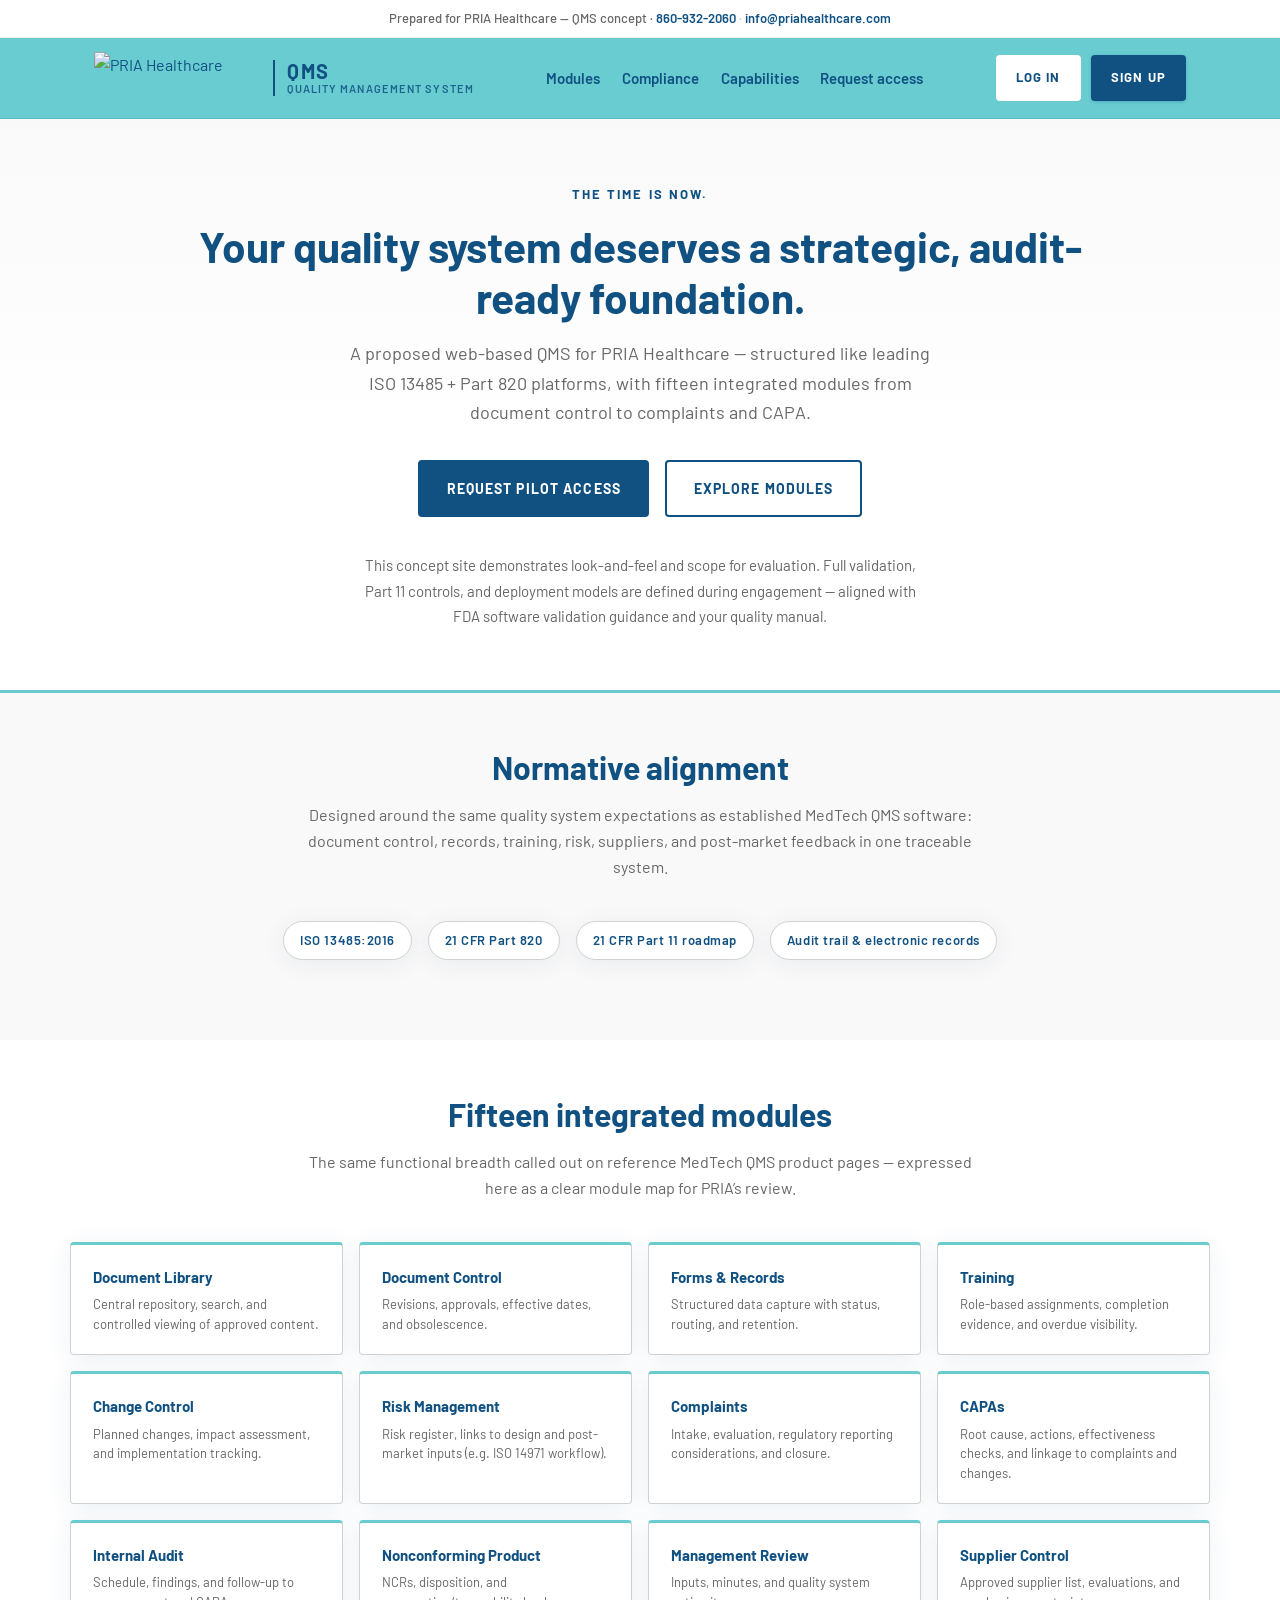
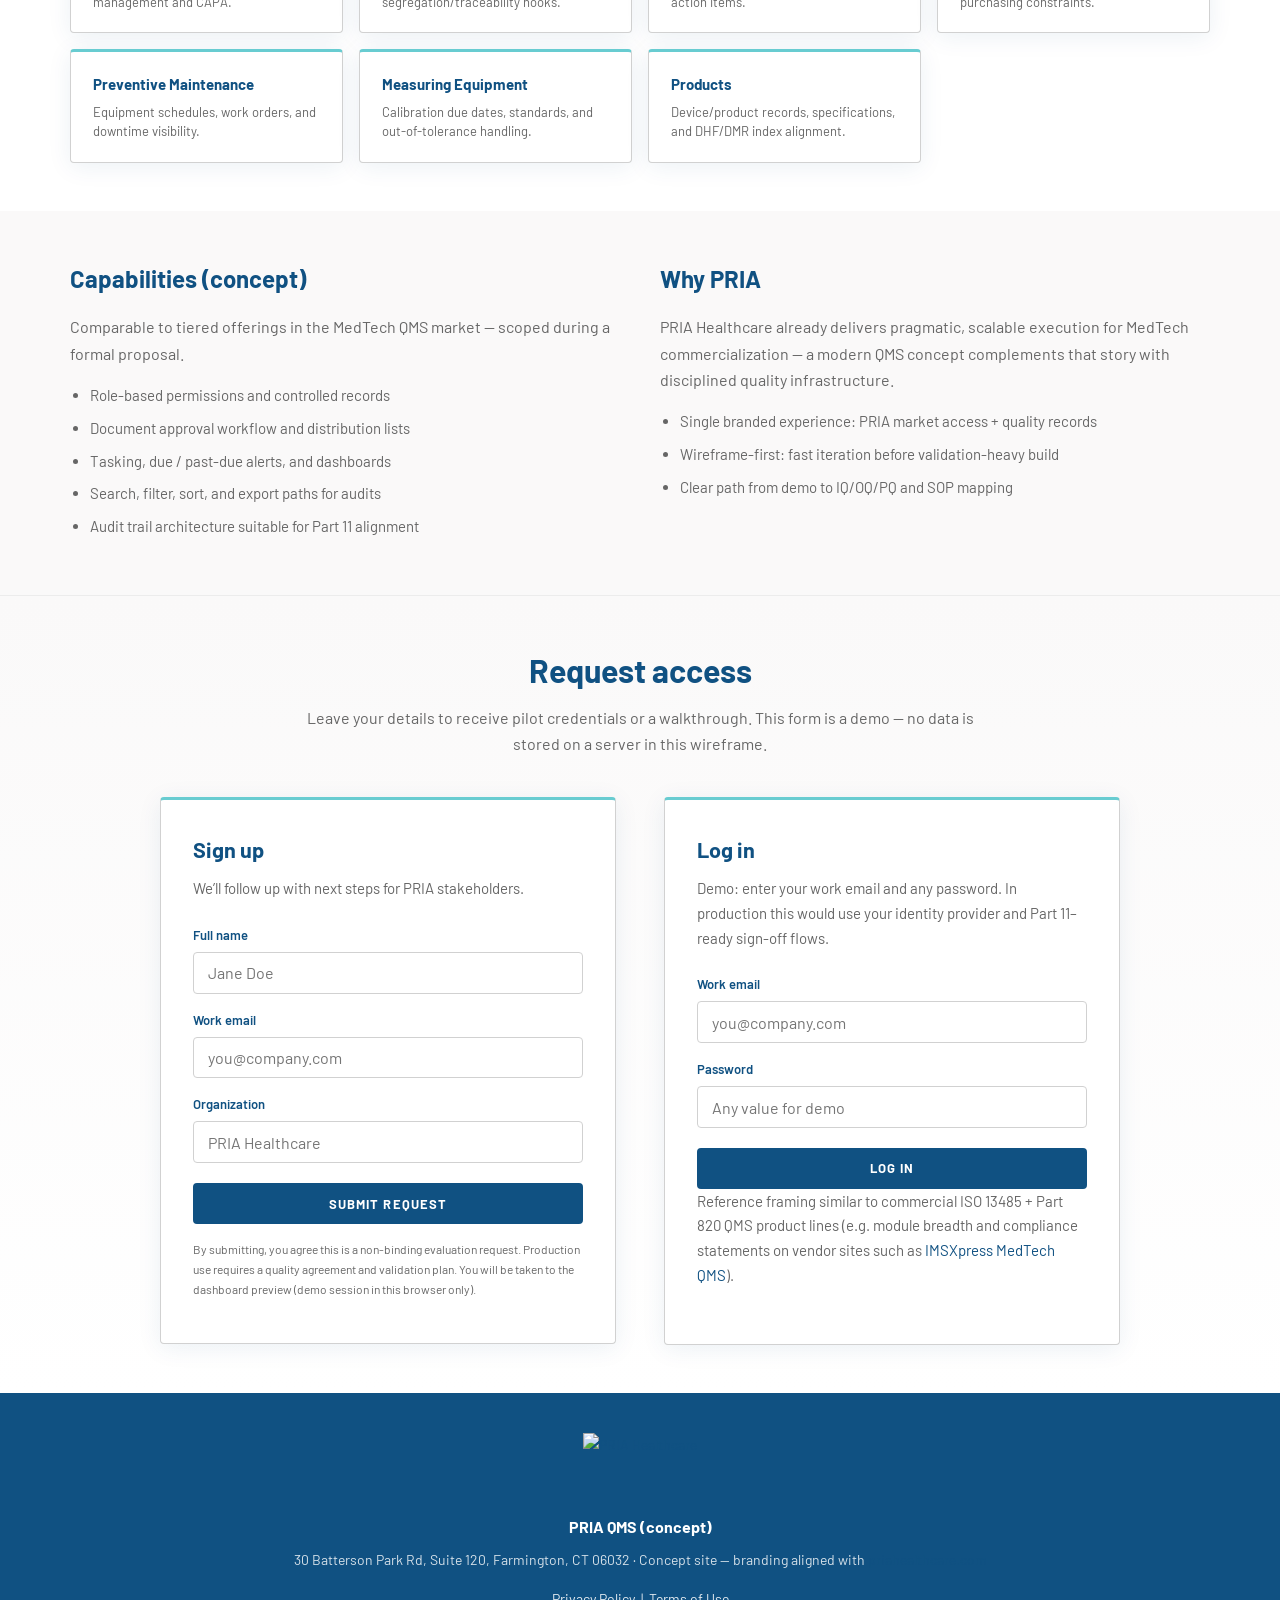
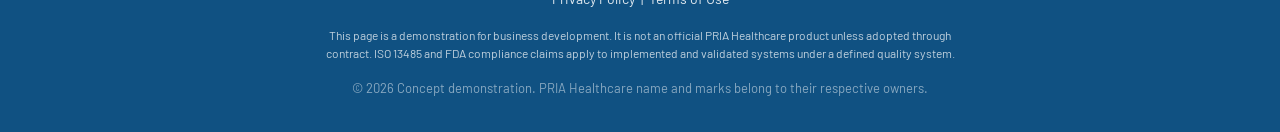
==== dashboard/index.html @ c98d48d2 "Move dashboard to /dashboard/ as separate route; redirect old dashboard.html Made-with: Cursor" ====
<!DOCTYPE html>
<html lang="en">
  <head>
    <meta charset="utf-8" />
    <meta name="viewport" content="width=device-width, initial-scale=1" />
    <meta name="description" content="PRIA QMS — Dashboard: quality system overview and module KPIs." />
    <title>Dashboard | PRIA QMS</title>
    <link
      rel="icon"
      type="image/png"
      href="https://irp.cdn-website.com/cbe11ddf/dms3rep/multi/PRIA-Favicon-250.png"
    />
    <link rel="preconnect" href="https://fonts.googleapis.com" />
    <link rel="preconnect" href="https://fonts.gstatic.com" crossorigin />
    <link
      href="https://fonts.googleapis.com/css2?family=Barlow:ital,wght@0,400;0,500;0,600;0,700;1,400&display=swap"
      rel="stylesheet"
    />
    <link rel="stylesheet" href="../css/styles.css" />
  </head>
  <body>
    <header class="site-header">
      <div class="header-contact" role="note">
        <span class="header-contact-label">PRIA QMS · Signed-in preview (wireframe data) · </span>
        <a class="header-contact-link" href="tel:8609322060">860-932-2060</a>
        <span class="header-contact-sep" aria-hidden="true"> · </span>
        <a class="header-contact-link" href="mailto:info@priahealthcare.com">info@priahealthcare.com</a>
      </div>
      <div class="header-main">
        <div class="header-inner">
          <a class="header-brand" href="./">
            <img
              class="header-logo"
              src="https://irp.cdn-website.com/cbe11ddf/dms3rep/multi/pria-logo.png"
              alt="PRIA Healthcare"
              width="220"
              height="70"
            />
            <span class="header-product-lockup">
              <span class="header-product-name">QMS</span>
              <span class="header-product-sub">Quality Management System</span>
            </span>
          </a>
          <nav class="nav-main" aria-label="Primary">
            <a href="./" aria-current="page">Dashboard</a>
            <a href="../index.html#modules">Modules</a>
            <a href="../index.html#compliance">Compliance</a>
            <a href="../index.html">Marketing site</a>
          </nav>
          <div class="header-actions">
            <button type="button" class="btn btn-outline btn--header" id="logout-btn">Log out</button>
          </div>
        </div>
      </div>
    </header>

    <main class="dashboard-main">
      <div class="dashboard-inner">
        <header class="dashboard-intro">
          <h1 id="dashboard-title">Quality dashboard</h1>
          <p class="dashboard-meta" id="dashboard-welcome"></p>
          <p class="dashboard-updated" id="dashboard-updated"></p>
        </header>

        <section class="kpi-summary" aria-label="Summary KPIs">
          <div class="kpi-tile">
            <span class="kpi-tile-label">Open CAPAs</span>
            <span class="kpi-tile-value">7</span>
            <span class="kpi-tile-hint">2 past due date</span>
          </div>
          <div class="kpi-tile">
            <span class="kpi-tile-label">Training overdue</span>
            <span class="kpi-tile-value">14</span>
            <span class="kpi-tile-hint">Across 6 roles</span>
          </div>
          <div class="kpi-tile">
            <span class="kpi-tile-label">Docs in review</span>
            <span class="kpi-tile-value">11</span>
            <span class="kpi-tile-hint">SOPs &amp; work instructions</span>
          </div>
          <div class="kpi-tile">
            <span class="kpi-tile-label">Audits (90 days)</span>
            <span class="kpi-tile-value">3</span>
            <span class="kpi-tile-hint">1 finding open</span>
          </div>
        </section>

        <h2 class="dashboard-section-title">Modules</h2>
        <div class="dashboard-module-grid">
          <article class="dash-card">
            <h2>Document Library</h2>
            <div class="dash-card-kpis">
              <span class="dash-kpi"><strong>412</strong> controlled</span>
              <span>Last sync 2h ago</span>
            </div>
            <span class="dash-status dash-status--ok">On track</span>
            <a class="dash-card-link" href="#">Open module →</a>
          </article>
          <article class="dash-card">
            <h2>Document Control</h2>
            <div class="dash-card-kpis">
              <span class="dash-kpi"><strong>11</strong> in approval</span>
              <span><strong>4</strong> effective this month</span>
            </div>
            <span class="dash-status dash-status--watch">Review</span>
            <a class="dash-card-link" href="#">Open module →</a>
          </article>
          <article class="dash-card">
            <h2>Forms &amp; Records</h2>
            <div class="dash-card-kpis">
              <span class="dash-kpi"><strong>1,204</strong> records YTD</span>
              <span>98.2% closed on time</span>
            </div>
            <span class="dash-status dash-status--ok">On track</span>
            <a class="dash-card-link" href="#">Open module →</a>
          </article>
          <article class="dash-card">
            <h2>Training</h2>
            <div class="dash-card-kpis">
              <span class="dash-kpi"><strong>14</strong> overdue</span>
              <span><strong>216</strong> completed (QTD)</span>
            </div>
            <span class="dash-status dash-status--watch">Attention</span>
            <a class="dash-card-link" href="#">Open module →</a>
          </article>
          <article class="dash-card">
            <h2>Change Control</h2>
            <div class="dash-card-kpis">
              <span class="dash-kpi"><strong>5</strong> open</span>
              <span><strong>2</strong> pending QA</span>
            </div>
            <span class="dash-status dash-status--ok">On track</span>
            <a class="dash-card-link" href="#">Open module →</a>
          </article>
          <article class="dash-card">
            <h2>Risk Management</h2>
            <div class="dash-card-kpis">
              <span class="dash-kpi"><strong>38</strong> line items</span>
              <span>RPN review due: 2</span>
            </div>
            <span class="dash-status dash-status--watch">Review</span>
            <a class="dash-card-link" href="#">Open module →</a>
          </article>
          <article class="dash-card">
            <h2>Complaints</h2>
            <div class="dash-card-kpis">
              <span class="dash-kpi"><strong>6</strong> open</span>
              <span>MDR workflow: 1</span>
            </div>
            <span class="dash-status dash-status--action">Action</span>
            <a class="dash-card-link" href="#">Open module →</a>
          </article>
          <article class="dash-card">
            <h2>CAPAs</h2>
            <div class="dash-card-kpis">
              <span class="dash-kpi"><strong>7</strong> open</span>
              <span><strong>2</strong> past due</span>
            </div>
            <span class="dash-status dash-status--action">Action</span>
            <a class="dash-card-link" href="#">Open module →</a>
          </article>
          <article class="dash-card">
            <h2>Internal Audit</h2>
            <div class="dash-card-kpis">
              <span class="dash-kpi"><strong>3</strong> scheduled</span>
              <span><strong>1</strong> finding open</span>
            </div>
            <span class="dash-status dash-status--ok">On track</span>
            <a class="dash-card-link" href="#">Open module →</a>
          </article>
          <article class="dash-card">
            <h2>Nonconforming Product</h2>
            <div class="dash-card-kpis">
              <span class="dash-kpi"><strong>4</strong> NCRs open</span>
              <span>Disposition pending: 1</span>
            </div>
            <span class="dash-status dash-status--watch">Review</span>
            <a class="dash-card-link" href="#">Open module →</a>
          </article>
          <article class="dash-card">
            <h2>Management Review</h2>
            <div class="dash-card-kpis">
              <span class="dash-kpi">Next: <strong>May 14</strong></span>
              <span><strong>6</strong> inputs outstanding</span>
            </div>
            <span class="dash-status dash-status--ok">On track</span>
            <a class="dash-card-link" href="#">Open module →</a>
          </article>
          <article class="dash-card">
            <h2>Supplier Control</h2>
            <div class="dash-card-kpis">
              <span class="dash-kpi"><strong>52</strong> approved</span>
              <span>Re-eval due: 3</span>
            </div>
            <span class="dash-status dash-status--ok">On track</span>
            <a class="dash-card-link" href="#">Open module →</a>
          </article>
          <article class="dash-card">
            <h2>Preventive Maintenance</h2>
            <div class="dash-card-kpis">
              <span class="dash-kpi"><strong>28</strong> assets</span>
              <span>PM overdue: 2</span>
            </div>
            <span class="dash-status dash-status--watch">Attention</span>
            <a class="dash-card-link" href="#">Open module →</a>
          </article>
          <article class="dash-card">
            <h2>Measuring Equipment</h2>
            <div class="dash-card-kpis">
              <span class="dash-kpi"><strong>91</strong> in service</span>
              <span>Calibration due ≤30d: 7</span>
            </div>
            <span class="dash-status dash-status--ok">On track</span>
            <a class="dash-card-link" href="#">Open module →</a>
          </article>
          <article class="dash-card">
            <h2>Products</h2>
            <div class="dash-card-kpis">
              <span class="dash-kpi"><strong>12</strong> SKU / families</span>
              <span>DHF updates: 1</span>
            </div>
            <span class="dash-status dash-status--ok">On track</span>
            <a class="dash-card-link" href="#">Open module →</a>
          </article>
        </div>
      </div>
    </main>

    <footer class="site-footer">
      <div class="footer-inner">
        <p class="footer-brand">PRIA QMS (concept) · Dashboard</p>
        <p class="footer-copy">Wireframe metrics are illustrative only.</p>
      </div>
    </footer>

    <script src="../js/auth.js"></script>
    <script>
      (function () {
        if (!window.PriaQmsAuth.requireAuth()) return;

        var session = window.PriaQmsAuth.getSession();
        var name = session.name || (session.email ? session.email.split("@")[0] : "User");
        var org = session.org ? session.org : null;

        var welcome = document.getElementById("dashboard-welcome");
        welcome.textContent =
          "Signed in as " + name + (org ? " · " + org : "");

        var updated = document.getElementById("dashboard-updated");
        updated.textContent =
          "Snapshot as of " +
          new Date().toLocaleString(undefined, {
            dateStyle: "medium",
            timeStyle: "short",
          }) +
          " (demo)" ;

        document.getElementById("logout-btn").addEventListener("click", function () {
          window.PriaQmsAuth.logout();
        });
      })();
    </script>
  </body>
</html>
---- css/styles.css ----
/* PRIA Healthcare brand alignment — colors & header pattern from priahealthcare.com (teal bar + navy #105182) */

:root {
  /* PRIA live site tokens (extracted from published CSS) */
  --pria-teal: #68ccd1;
  --pria-navy: #105182;
  --pria-navy-hover: #0c3d63;
  --pria-navy-muted: rgba(16, 81, 130, 0.85);
  --pria-text: #666666;
  --pria-text-dark: #333333;
  --white: #ffffff;
  --off-white: #faf9f9;
  --border: #d1d1d1;
  --border-light: #ececec;
  --shadow: 0 4px 24px rgba(16, 81, 130, 0.08);
  --radius: 4px;
  --font: "Barlow", system-ui, -apple-system, "Segoe UI", Roboto, sans-serif;
}

*,
*::before,
*::after {
  box-sizing: border-box;
}

html {
  scroll-behavior: smooth;
}

body {
  margin: 0;
  font-family: var(--font);
  color: var(--pria-text-dark);
  background: var(--white);
  font-size: 1rem;
  line-height: 1.65;
}

a {
  color: var(--pria-navy);
  text-decoration: none;
}

a:hover {
  text-decoration: underline;
}

img {
  max-width: 100%;
  height: auto;
  display: block;
}

/* Contact strip (PRIA-style top line) */
.header-contact {
  background: var(--white);
  border-bottom: 1px solid var(--border-light);
  color: var(--pria-navy);
  font-size: 0.8125rem;
  font-weight: 500;
  padding: 0.5rem 1.25rem;
  text-align: center;
}

.header-contact-label {
  color: var(--pria-text);
}

.header-contact-link {
  color: var(--pria-navy);
  font-weight: 600;
  text-decoration: none;
}

.header-contact-link:hover {
  color: var(--pria-navy-hover);
  text-decoration: underline;
}

.header-contact-sep {
  color: var(--border);
}

/* Teal header band — matches PRIA .dmHeader */
.header-main {
  background: var(--pria-teal);
  border-bottom: 1px solid rgba(16, 81, 130, 0.12);
}

.site-header {
  position: sticky;
  top: 0;
  z-index: 100;
}

.header-inner {
  max-width: 1140px;
  margin: 0 auto;
  padding: 0.85rem 1.5rem;
  display: flex;
  align-items: center;
  justify-content: space-between;
  gap: 1.25rem;
  flex-wrap: wrap;
}

.header-brand {
  display: flex;
  align-items: center;
  gap: 1rem;
  text-decoration: none;
  color: var(--pria-navy);
}

.header-brand:hover {
  text-decoration: none;
}

.header-logo {
  height: 52px;
  width: auto;
  object-fit: contain;
}

.header-product-lockup {
  display: flex;
  flex-direction: column;
  line-height: 1.15;
  border-left: 2px solid var(--pria-navy);
  padding-left: 0.75rem;
}

.header-product-name {
  font-weight: 700;
  font-size: 1.25rem;
  letter-spacing: 0.06em;
  color: var(--pria-navy);
}

.header-product-sub {
  font-size: 0.6875rem;
  font-weight: 600;
  letter-spacing: 0.1em;
  text-transform: uppercase;
  color: var(--pria-navy-muted);
}

.nav-main {
  display: flex;
  align-items: center;
  gap: 1.35rem;
  flex-wrap: wrap;
}

.nav-main a {
  font-size: 0.9375rem;
  color: var(--pria-navy);
  text-decoration: none;
  font-weight: 600;
}

.nav-main a:hover {
  color: var(--pria-navy-hover);
  text-decoration: none;
  border-bottom: 2px solid var(--pria-navy);
}

.header-actions {
  display: flex;
  align-items: center;
  gap: 0.65rem;
}

/* Buttons */
.btn {
  display: inline-flex;
  align-items: center;
  justify-content: center;
  font-family: var(--font);
  font-size: 0.8125rem;
  font-weight: 700;
  letter-spacing: 0.08em;
  text-transform: uppercase;
  padding: 0.65rem 1.15rem;
  border-radius: var(--radius);
  border: 2px solid transparent;
  cursor: pointer;
  text-decoration: none;
  transition: background 0.2s, color 0.2s, border-color 0.2s;
}

.btn:hover {
  text-decoration: none;
}

.btn-primary {
  background: var(--pria-navy);
  color: var(--white);
  border-color: var(--pria-navy);
}

.btn-primary:hover {
  background: var(--pria-navy-hover);
  border-color: var(--pria-navy-hover);
  color: var(--white);
}

/* Default outline — for light backgrounds (hero, forms) */
.btn-outline {
  background: transparent;
  color: var(--pria-navy);
  border-color: var(--pria-navy);
}

.btn-outline:hover {
  background: rgba(16, 81, 130, 0.08);
  color: var(--pria-navy-hover);
  border-color: var(--pria-navy-hover);
}

/* Header: white-filled outline on teal band */
.btn--header.btn-outline {
  background: var(--white);
  color: var(--pria-navy);
  border-color: var(--white);
}

.btn--header.btn-outline:hover {
  background: rgba(255, 255, 255, 0.92);
  color: var(--pria-navy-hover);
  border-color: var(--white);
}

.btn--header.btn-primary {
  box-shadow: 0 1px 3px rgba(16, 81, 130, 0.25);
}

.btn-large {
  padding: 0.95rem 1.65rem;
  font-size: 0.875rem;
}

/* Hero */
.hero {
  background: var(--white);
  padding: 3.25rem 1.5rem 3.75rem;
  text-align: center;
  border-bottom: 3px solid var(--pria-teal);
}

.hero--pria {
  background: linear-gradient(180deg, var(--off-white) 0%, var(--white) 55%);
}

.hero-inner {
  max-width: 900px;
  margin: 0 auto;
}

.hero-eyebrow {
  font-size: 0.8125rem;
  font-weight: 700;
  letter-spacing: 0.16em;
  text-transform: uppercase;
  color: var(--pria-navy);
  margin-bottom: 1rem;
}

.hero h1 {
  font-size: clamp(1.85rem, 4.2vw, 2.65rem);
  font-weight: 700;
  line-height: 1.2;
  margin: 0 0 1rem;
  color: var(--pria-navy);
}

.hero-lead {
  font-size: 1.125rem;
  font-weight: 400;
  color: var(--pria-text);
  max-width: 38rem;
  margin: 0 auto 2rem;
}

.hero-ctas {
  display: flex;
  flex-wrap: wrap;
  gap: 1rem;
  justify-content: center;
  margin-bottom: 2.25rem;
}

.hero-secondary {
  font-size: 0.9375rem;
  color: var(--pria-text);
  max-width: 36rem;
  margin: 0 auto;
  line-height: 1.7;
}

/* Band */
.band {
  padding: 3rem 1.5rem;
}

.band-alt {
  background: var(--off-white);
}

.band-inner {
  max-width: 1140px;
  margin: 0 auto;
}

.section-title {
  text-align: center;
  font-size: clamp(1.5rem, 3vw, 2rem);
  font-weight: 700;
  margin: 0 0 0.5rem;
  color: var(--pria-navy);
}

.section-sub {
  text-align: center;
  font-size: 1rem;
  color: var(--pria-text);
  max-width: 42rem;
  margin: 0 auto 2.5rem;
}

.section-sub--left {
  text-align: left;
  margin-left: 0;
  margin-bottom: 1rem;
}

/* Compliance pills */
.compliance-row {
  display: flex;
  flex-wrap: wrap;
  justify-content: center;
  gap: 1rem;
  margin-bottom: 2rem;
}

.pill {
  font-size: 0.8125rem;
  font-weight: 600;
  letter-spacing: 0.04em;
  padding: 0.5rem 1rem;
  background: var(--white);
  border: 1px solid var(--border);
  border-radius: 999px;
  color: var(--pria-navy);
  box-shadow: var(--shadow);
}

.band-alt .pill {
  background: var(--white);
}

/* Module grid */
.module-grid {
  display: grid;
  grid-template-columns: repeat(auto-fill, minmax(240px, 1fr));
  gap: 1rem;
}

.module-card {
  background: var(--white);
  border: 1px solid var(--border);
  border-radius: var(--radius);
  padding: 1.25rem 1.35rem;
  box-shadow: var(--shadow);
  transition: border-color 0.2s, box-shadow 0.2s;
  border-top: 3px solid var(--pria-teal);
}

.module-card:hover {
  border-color: var(--pria-navy);
  border-top-color: var(--pria-navy);
  box-shadow: 0 8px 28px rgba(16, 81, 130, 0.12);
}

.module-card h3 {
  font-size: 0.9375rem;
  font-weight: 700;
  margin: 0 0 0.35rem;
  color: var(--pria-navy);
}

.module-card p {
  margin: 0;
  font-size: 0.8125rem;
  color: var(--pria-text);
  line-height: 1.5;
}

/* Two columns */
.two-col {
  display: grid;
  grid-template-columns: 1fr 1fr;
  gap: 2.5rem;
  align-items: start;
}

@media (max-width: 900px) {
  .header-inner {
    justify-content: center;
  }

  .nav-main {
    justify-content: center;
    width: 100%;
    order: 3;
  }

  .header-actions {
    width: 100%;
    justify-content: center;
    order: 4;
  }
}

@media (max-width: 768px) {
  .two-col {
    grid-template-columns: 1fr;
  }

  .header-product-lockup {
    display: none;
  }

  .header-logo {
    height: 44px;
  }
}

.feature-block h2 {
  font-size: 1.5rem;
  margin: 0 0 1rem;
  color: var(--pria-navy);
}

.feature-block ul {
  margin: 0;
  padding-left: 1.25rem;
  color: var(--pria-text);
  font-size: 0.9375rem;
}

.feature-block li {
  margin-bottom: 0.5rem;
}

/* Signup / auth */
.signup-section {
  background: linear-gradient(180deg, var(--off-white) 0%, var(--white) 100%);
  border-top: 1px solid var(--border-light);
}

.signup-grid {
  display: grid;
  grid-template-columns: 1fr 1fr;
  gap: 3rem;
  align-items: start;
  max-width: 960px;
  margin: 0 auto;
}

@media (max-width: 768px) {
  .signup-grid {
    grid-template-columns: 1fr;
  }
}

.signup-panel {
  background: var(--white);
  border: 1px solid var(--border);
  border-radius: var(--radius);
  padding: 2rem;
  box-shadow: var(--shadow);
  border-top: 3px solid var(--pria-teal);
}

.signup-panel h2 {
  font-size: 1.35rem;
  margin: 0 0 0.5rem;
  color: var(--pria-navy);
}

.signup-panel > p {
  font-size: 0.9375rem;
  color: var(--pria-text);
  margin: 0 0 1.5rem;
}

.form-group {
  margin-bottom: 1rem;
}

.form-group label {
  display: block;
  font-size: 0.8125rem;
  font-weight: 600;
  color: var(--pria-navy);
  margin-bottom: 0.35rem;
}

.form-group input {
  width: 100%;
  padding: 0.65rem 0.85rem;
  font-family: var(--font);
  font-size: 1rem;
  border: 1px solid var(--border);
  border-radius: var(--radius);
  color: var(--pria-text-dark);
}

.form-group input:focus {
  outline: none;
  border-color: var(--pria-navy);
  box-shadow: 0 0 0 3px rgba(104, 204, 209, 0.45);
}

.form-actions {
  margin-top: 1.25rem;
}

.form-actions .btn {
  width: 100%;
}

.form-note {
  font-size: 0.75rem;
  color: var(--pria-text);
  margin-top: 1rem;
}

.form-note--spaced {
  margin-top: 1.5rem;
}

.form-success {
  display: none;
  font-size: 0.9375rem;
  color: var(--pria-navy);
  font-weight: 600;
  margin-top: 1rem;
}

.form-success.visible {
  display: block;
}

.login-hint {
  font-size: 0.9375rem;
  color: var(--pria-text);
}

.login-hint a {
  font-weight: 600;
}

/* Footer — PRIA navy band */
.site-footer {
  background: var(--pria-navy);
  color: rgba(255, 255, 255, 0.82);
  padding: 2.5rem 1.5rem 2rem;
  font-size: 0.875rem;
}

.footer-inner {
  max-width: 1140px;
  margin: 0 auto;
  text-align: center;
}

.footer-logo-wrap {
  display: inline-block;
  margin-bottom: 1.25rem;
}

.footer-logo-wrap:hover {
  opacity: 0.92;
  text-decoration: none;
}

.footer-logo {
  max-height: 72px;
  width: auto;
  margin: 0 auto;
}

.footer-brand {
  color: var(--white);
  font-weight: 700;
  font-size: 1rem;
  margin-bottom: 0.5rem;
}

.footer-address {
  margin: 0 0 1rem;
  line-height: 1.6;
}

.footer-links {
  margin-bottom: 1rem;
}

.footer-links a {
  color: rgba(255, 255, 255, 0.88);
}

.footer-links a:hover {
  color: var(--white);
}

.footer-disclaimer {
  font-size: 0.75rem;
  opacity: 0.9;
  max-width: 40rem;
  margin: 0 auto 1rem;
  line-height: 1.5;
}

.footer-copy {
  margin: 0;
  font-size: 0.8125rem;
  color: rgba(255, 255, 255, 0.5);
}

/* —— Dashboard (post sign-in) —— */
.dashboard-main {
  background: var(--off-white);
  min-height: 60vh;
  padding: 1.75rem 1.5rem 3rem;
}

.dashboard-inner {
  max-width: 1140px;
  margin: 0 auto;
}

.dashboard-intro {
  margin-bottom: 1.75rem;
}

.dashboard-intro h1 {
  font-size: clamp(1.5rem, 3vw, 2rem);
  font-weight: 700;
  color: var(--pria-navy);
  margin: 0 0 0.35rem;
}

.dashboard-meta {
  font-size: 0.9375rem;
  color: var(--pria-text);
  margin: 0;
}

.dashboard-meta strong {
  color: var(--pria-navy);
  font-weight: 600;
}

.dashboard-updated {
  font-size: 0.8125rem;
  color: var(--pria-text);
  margin: 0.5rem 0 0;
}

.kpi-summary {
  display: grid;
  grid-template-columns: repeat(auto-fill, minmax(200px, 1fr));
  gap: 1rem;
  margin-bottom: 2rem;
}

.kpi-tile {
  background: var(--white);
  border: 1px solid var(--border);
  border-radius: var(--radius);
  padding: 1.15rem 1.25rem;
  border-top: 3px solid var(--pria-teal);
  box-shadow: var(--shadow);
}

.kpi-tile-label {
  display: block;
  font-size: 0.75rem;
  font-weight: 600;
  letter-spacing: 0.06em;
  text-transform: uppercase;
  color: var(--pria-text);
  margin-bottom: 0.35rem;
}

.kpi-tile-value {
  font-size: 1.75rem;
  font-weight: 700;
  color: var(--pria-navy);
  line-height: 1.1;
}

.kpi-tile-hint {
  font-size: 0.8125rem;
  color: var(--pria-text);
  margin-top: 0.35rem;
}

.dashboard-section-title {
  font-size: 1.125rem;
  font-weight: 700;
  color: var(--pria-navy);
  margin: 0 0 1rem;
  padding-bottom: 0.5rem;
  border-bottom: 2px solid var(--pria-teal);
}

.dashboard-module-grid {
  display: grid;
  grid-template-columns: repeat(auto-fill, minmax(260px, 1fr));
  gap: 1rem;
}

.dash-card {
  background: var(--white);
  border: 1px solid var(--border);
  border-radius: var(--radius);
  padding: 1.2rem 1.25rem;
  display: flex;
  flex-direction: column;
  gap: 0.65rem;
  box-shadow: var(--shadow);
  transition: border-color 0.2s, box-shadow 0.2s;
}

.dash-card:hover {
  border-color: var(--pria-navy);
  box-shadow: 0 8px 28px rgba(16, 81, 130, 0.1);
}

.dash-card h2 {
  font-size: 1rem;
  font-weight: 700;
  color: var(--pria-navy);
  margin: 0;
  line-height: 1.3;
}

.dash-card-kpis {
  display: flex;
  flex-wrap: wrap;
  gap: 0.75rem 1.25rem;
  font-size: 0.8125rem;
  color: var(--pria-text);
}

.dash-kpi strong {
  color: var(--pria-navy);
  font-weight: 700;
  font-size: 1rem;
}

.dash-status {
  align-self: flex-start;
  font-size: 0.6875rem;
  font-weight: 700;
  letter-spacing: 0.05em;
  text-transform: uppercase;
  padding: 0.25rem 0.5rem;
  border-radius: 3px;
}

.dash-status--ok {
  background: rgba(104, 204, 209, 0.35);
  color: var(--pria-navy);
}

.dash-status--watch {
  background: rgba(255, 193, 7, 0.25);
  color: #856404;
}

.dash-status--action {
  background: rgba(220, 53, 69, 0.12);
  color: #842029;
}

.dash-card-link {
  font-size: 0.8125rem;
  font-weight: 600;
  color: var(--pria-navy);
  margin-top: auto;
  padding-top: 0.25rem;
}

.dash-card-link:hover {
  text-decoration: underline;
}

button.btn {
  font-family: inherit;
}

.header-actions .btn[type="button"] {
  cursor: pointer;
}
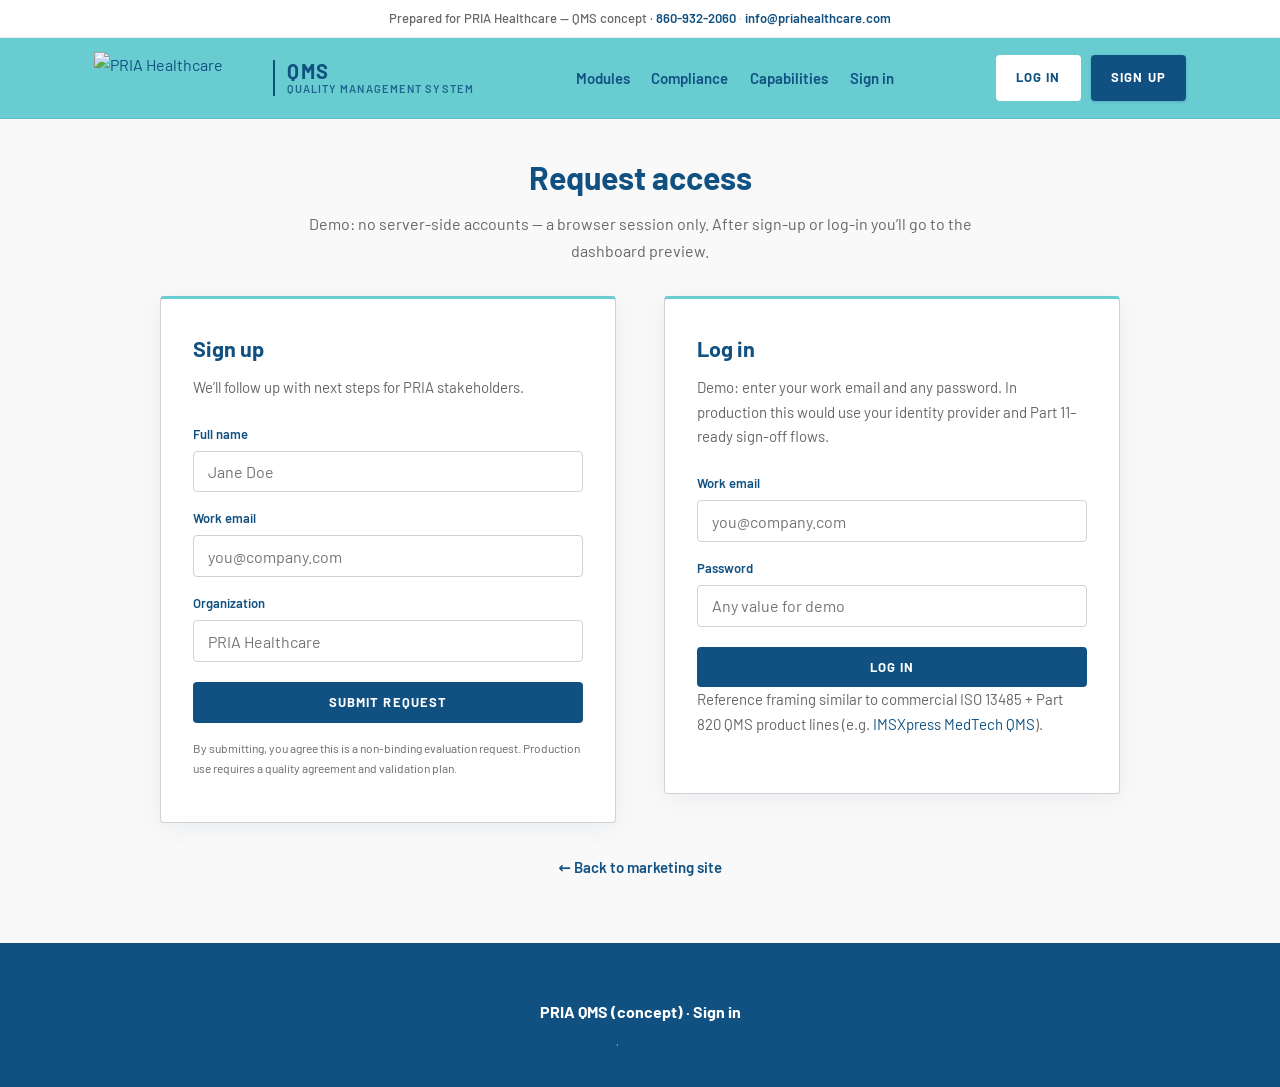
==== commit 669853e0: "Add dedicated /login/ page; remove auth forms from home; fix unauthenticated redirect Made-with: Cur" ====
--- a/dashboard/index.html
+++ b/dashboard/index.html
@@ -45,6 +45,7 @@
             <a href="./" aria-current="page">Dashboard</a>
             <a href="../index.html#modules">Modules</a>
             <a href="../index.html#compliance">Compliance</a>
+            <a href="../login/">Sign in</a>
             <a href="../index.html">Marketing site</a>
           </nav>
           <div class="header-actions">
--- a/css/styles.css
+++ b/css/styles.css
@@ -807,3 +807,45 @@
 .header-actions .btn[type="button"] {
   cursor: pointer;
 }
+
+/* Dedicated login page (/login/) */
+.login-main {
+  background: var(--off-white);
+  padding: 2rem 1.5rem 3rem;
+  min-height: 55vh;
+}
+
+.login-main-inner {
+  max-width: 960px;
+  margin: 0 auto;
+}
+
+.login-page-title {
+  text-align: center;
+  font-size: clamp(1.5rem, 3vw, 2rem);
+  font-weight: 700;
+  color: var(--pria-navy);
+  margin: 0 0 0.5rem;
+}
+
+.login-page-lead {
+  margin-bottom: 2rem !important;
+}
+
+.login-back {
+  text-align: center;
+  margin-top: 2rem;
+  font-size: 0.9375rem;
+}
+
+.login-back a {
+  font-weight: 600;
+}
+
+.access-cta-inner {
+  text-align: center;
+}
+
+.access-cta-actions {
+  margin: 0;
+}
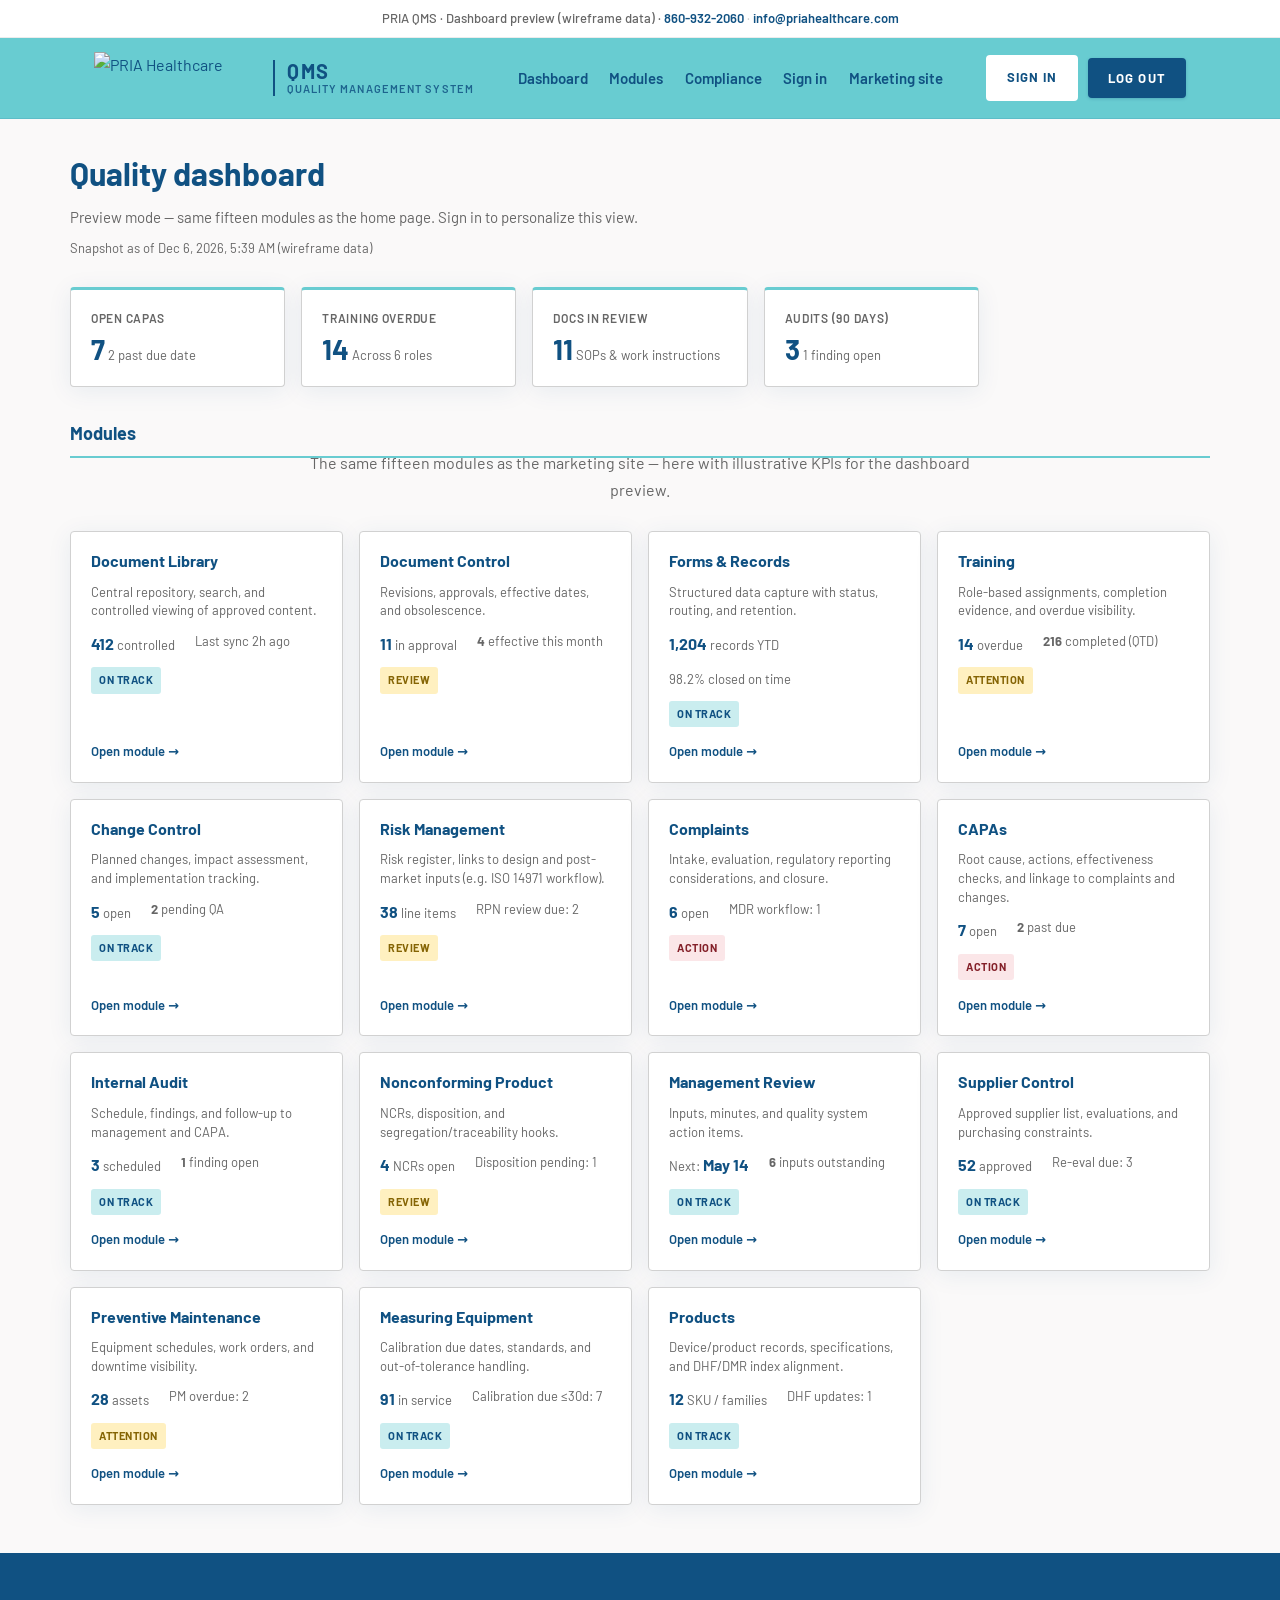
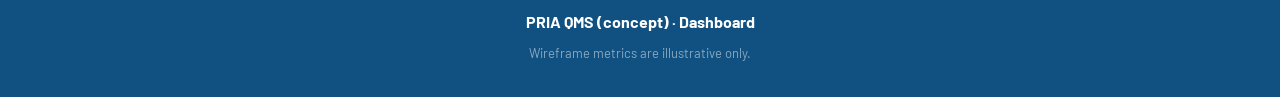
==== commit 388f4dee: "Dashboard: public view without login redirect; match home page module copy; /dashboard redirect Made" ====
--- a/dashboard/index.html
+++ b/dashboard/index.html
@@ -21,7 +21,7 @@
   <body>
     <header class="site-header">
       <div class="header-contact" role="note">
-        <span class="header-contact-label">PRIA QMS · Signed-in preview (wireframe data) · </span>
+        <span class="header-contact-label">PRIA QMS · Dashboard preview (wireframe data) · </span>
         <a class="header-contact-link" href="tel:8609322060">860-932-2060</a>
         <span class="header-contact-sep" aria-hidden="true"> · </span>
         <a class="header-contact-link" href="mailto:info@priahealthcare.com">info@priahealthcare.com</a>
@@ -49,7 +49,8 @@
             <a href="../index.html">Marketing site</a>
           </nav>
           <div class="header-actions">
-            <button type="button" class="btn btn-outline btn--header" id="logout-btn">Log out</button>
+            <a class="btn btn-outline btn--header" href="../login/" id="header-signin">Sign in</a>
+            <button type="button" class="btn btn-primary btn--header" id="logout-btn" hidden>Log out</button>
           </div>
         </div>
       </div>
@@ -87,9 +88,13 @@
         </section>
 
         <h2 class="dashboard-section-title">Modules</h2>
+        <p class="section-sub dashboard-modules-lead">
+          The same fifteen modules as the marketing site — here with illustrative KPIs for the dashboard preview.
+        </p>
         <div class="dashboard-module-grid">
           <article class="dash-card">
-            <h2>Document Library</h2>
+            <h3 class="dash-card-title">Document Library</h3>
+            <p class="dash-card-desc">Central repository, search, and controlled viewing of approved content.</p>
             <div class="dash-card-kpis">
               <span class="dash-kpi"><strong>412</strong> controlled</span>
               <span>Last sync 2h ago</span>
@@ -98,7 +103,8 @@
             <a class="dash-card-link" href="#">Open module →</a>
           </article>
           <article class="dash-card">
-            <h2>Document Control</h2>
+            <h3 class="dash-card-title">Document Control</h3>
+            <p class="dash-card-desc">Revisions, approvals, effective dates, and obsolescence.</p>
             <div class="dash-card-kpis">
               <span class="dash-kpi"><strong>11</strong> in approval</span>
               <span><strong>4</strong> effective this month</span>
@@ -107,7 +113,8 @@
             <a class="dash-card-link" href="#">Open module →</a>
           </article>
           <article class="dash-card">
-            <h2>Forms &amp; Records</h2>
+            <h3 class="dash-card-title">Forms &amp; Records</h3>
+            <p class="dash-card-desc">Structured data capture with status, routing, and retention.</p>
             <div class="dash-card-kpis">
               <span class="dash-kpi"><strong>1,204</strong> records YTD</span>
               <span>98.2% closed on time</span>
@@ -116,7 +123,8 @@
             <a class="dash-card-link" href="#">Open module →</a>
           </article>
           <article class="dash-card">
-            <h2>Training</h2>
+            <h3 class="dash-card-title">Training</h3>
+            <p class="dash-card-desc">Role-based assignments, completion evidence, and overdue visibility.</p>
             <div class="dash-card-kpis">
               <span class="dash-kpi"><strong>14</strong> overdue</span>
               <span><strong>216</strong> completed (QTD)</span>
@@ -125,7 +133,8 @@
             <a class="dash-card-link" href="#">Open module →</a>
           </article>
           <article class="dash-card">
-            <h2>Change Control</h2>
+            <h3 class="dash-card-title">Change Control</h3>
+            <p class="dash-card-desc">Planned changes, impact assessment, and implementation tracking.</p>
             <div class="dash-card-kpis">
               <span class="dash-kpi"><strong>5</strong> open</span>
               <span><strong>2</strong> pending QA</span>
@@ -134,7 +143,8 @@
             <a class="dash-card-link" href="#">Open module →</a>
           </article>
           <article class="dash-card">
-            <h2>Risk Management</h2>
+            <h3 class="dash-card-title">Risk Management</h3>
+            <p class="dash-card-desc">Risk register, links to design and post-market inputs (e.g. ISO 14971 workflow).</p>
             <div class="dash-card-kpis">
               <span class="dash-kpi"><strong>38</strong> line items</span>
               <span>RPN review due: 2</span>
@@ -143,7 +153,8 @@
             <a class="dash-card-link" href="#">Open module →</a>
           </article>
           <article class="dash-card">
-            <h2>Complaints</h2>
+            <h3 class="dash-card-title">Complaints</h3>
+            <p class="dash-card-desc">Intake, evaluation, regulatory reporting considerations, and closure.</p>
             <div class="dash-card-kpis">
               <span class="dash-kpi"><strong>6</strong> open</span>
               <span>MDR workflow: 1</span>
@@ -152,7 +163,8 @@
             <a class="dash-card-link" href="#">Open module →</a>
           </article>
           <article class="dash-card">
-            <h2>CAPAs</h2>
+            <h3 class="dash-card-title">CAPAs</h3>
+            <p class="dash-card-desc">Root cause, actions, effectiveness checks, and linkage to complaints and changes.</p>
             <div class="dash-card-kpis">
               <span class="dash-kpi"><strong>7</strong> open</span>
               <span><strong>2</strong> past due</span>
@@ -161,7 +173,8 @@
             <a class="dash-card-link" href="#">Open module →</a>
           </article>
           <article class="dash-card">
-            <h2>Internal Audit</h2>
+            <h3 class="dash-card-title">Internal Audit</h3>
+            <p class="dash-card-desc">Schedule, findings, and follow-up to management and CAPA.</p>
             <div class="dash-card-kpis">
               <span class="dash-kpi"><strong>3</strong> scheduled</span>
               <span><strong>1</strong> finding open</span>
@@ -170,7 +183,8 @@
             <a class="dash-card-link" href="#">Open module →</a>
           </article>
           <article class="dash-card">
-            <h2>Nonconforming Product</h2>
+            <h3 class="dash-card-title">Nonconforming Product</h3>
+            <p class="dash-card-desc">NCRs, disposition, and segregation/traceability hooks.</p>
             <div class="dash-card-kpis">
               <span class="dash-kpi"><strong>4</strong> NCRs open</span>
               <span>Disposition pending: 1</span>
@@ -179,7 +193,8 @@
             <a class="dash-card-link" href="#">Open module →</a>
           </article>
           <article class="dash-card">
-            <h2>Management Review</h2>
+            <h3 class="dash-card-title">Management Review</h3>
+            <p class="dash-card-desc">Inputs, minutes, and quality system action items.</p>
             <div class="dash-card-kpis">
               <span class="dash-kpi">Next: <strong>May 14</strong></span>
               <span><strong>6</strong> inputs outstanding</span>
@@ -188,7 +203,8 @@
             <a class="dash-card-link" href="#">Open module →</a>
           </article>
           <article class="dash-card">
-            <h2>Supplier Control</h2>
+            <h3 class="dash-card-title">Supplier Control</h3>
+            <p class="dash-card-desc">Approved supplier list, evaluations, and purchasing constraints.</p>
             <div class="dash-card-kpis">
               <span class="dash-kpi"><strong>52</strong> approved</span>
               <span>Re-eval due: 3</span>
@@ -197,7 +213,8 @@
             <a class="dash-card-link" href="#">Open module →</a>
           </article>
           <article class="dash-card">
-            <h2>Preventive Maintenance</h2>
+            <h3 class="dash-card-title">Preventive Maintenance</h3>
+            <p class="dash-card-desc">Equipment schedules, work orders, and downtime visibility.</p>
             <div class="dash-card-kpis">
               <span class="dash-kpi"><strong>28</strong> assets</span>
               <span>PM overdue: 2</span>
@@ -206,7 +223,8 @@
             <a class="dash-card-link" href="#">Open module →</a>
           </article>
           <article class="dash-card">
-            <h2>Measuring Equipment</h2>
+            <h3 class="dash-card-title">Measuring Equipment</h3>
+            <p class="dash-card-desc">Calibration due dates, standards, and out-of-tolerance handling.</p>
             <div class="dash-card-kpis">
               <span class="dash-kpi"><strong>91</strong> in service</span>
               <span>Calibration due ≤30d: 7</span>
@@ -215,7 +233,8 @@
             <a class="dash-card-link" href="#">Open module →</a>
           </article>
           <article class="dash-card">
-            <h2>Products</h2>
+            <h3 class="dash-card-title">Products</h3>
+            <p class="dash-card-desc">Device/product records, specifications, and DHF/DMR index alignment.</p>
             <div class="dash-card-kpis">
               <span class="dash-kpi"><strong>12</strong> SKU / families</span>
               <span>DHF updates: 1</span>
@@ -237,28 +256,38 @@
     <script src="../js/auth.js"></script>
     <script>
       (function () {
-        if (!window.PriaQmsAuth.requireAuth()) return;
-
         var session = window.PriaQmsAuth.getSession();
-        var name = session.name || (session.email ? session.email.split("@")[0] : "User");
-        var org = session.org ? session.org : null;
-
         var welcome = document.getElementById("dashboard-welcome");
-        welcome.textContent =
-          "Signed in as " + name + (org ? " · " + org : "");
-
         var updated = document.getElementById("dashboard-updated");
+        var signin = document.getElementById("header-signin");
+        var logoutBtn = document.getElementById("logout-btn");
+
+        if (session) {
+          var name = session.name || (session.email ? session.email.split("@")[0] : "User");
+          var org = session.org ? session.org : null;
+          welcome.textContent = "Signed in as " + name + (org ? " · " + org : "");
+          if (signin) signin.setAttribute("hidden", "");
+          if (logoutBtn) logoutBtn.removeAttribute("hidden");
+        } else {
+          welcome.textContent =
+            "Preview mode — same fifteen modules as the home page. Sign in to personalize this view.";
+          if (signin) signin.removeAttribute("hidden");
+          if (logoutBtn) logoutBtn.setAttribute("hidden", "");
+        }
+
         updated.textContent =
           "Snapshot as of " +
           new Date().toLocaleString(undefined, {
             dateStyle: "medium",
             timeStyle: "short",
           }) +
-          " (demo)" ;
-
-        document.getElementById("logout-btn").addEventListener("click", function () {
-          window.PriaQmsAuth.logout();
-        });
+          " (wireframe data)";
+
+        if (logoutBtn) {
+          logoutBtn.addEventListener("click", function () {
+            window.PriaQmsAuth.logout();
+          });
+        }
       })();
     </script>
   </body>
--- a/css/styles.css
+++ b/css/styles.css
@@ -741,12 +741,24 @@
   box-shadow: 0 8px 28px rgba(16, 81, 130, 0.1);
 }
 
-.dash-card h2 {
+.dash-card-title {
   font-size: 1rem;
   font-weight: 700;
   color: var(--pria-navy);
   margin: 0;
   line-height: 1.3;
+}
+
+.dash-card-desc {
+  font-size: 0.8125rem;
+  color: var(--pria-text);
+  margin: 0;
+  line-height: 1.45;
+}
+
+.dashboard-modules-lead {
+  margin-top: -1.5rem;
+  margin-bottom: 1.75rem;
 }
 
 .dash-card-kpis {
